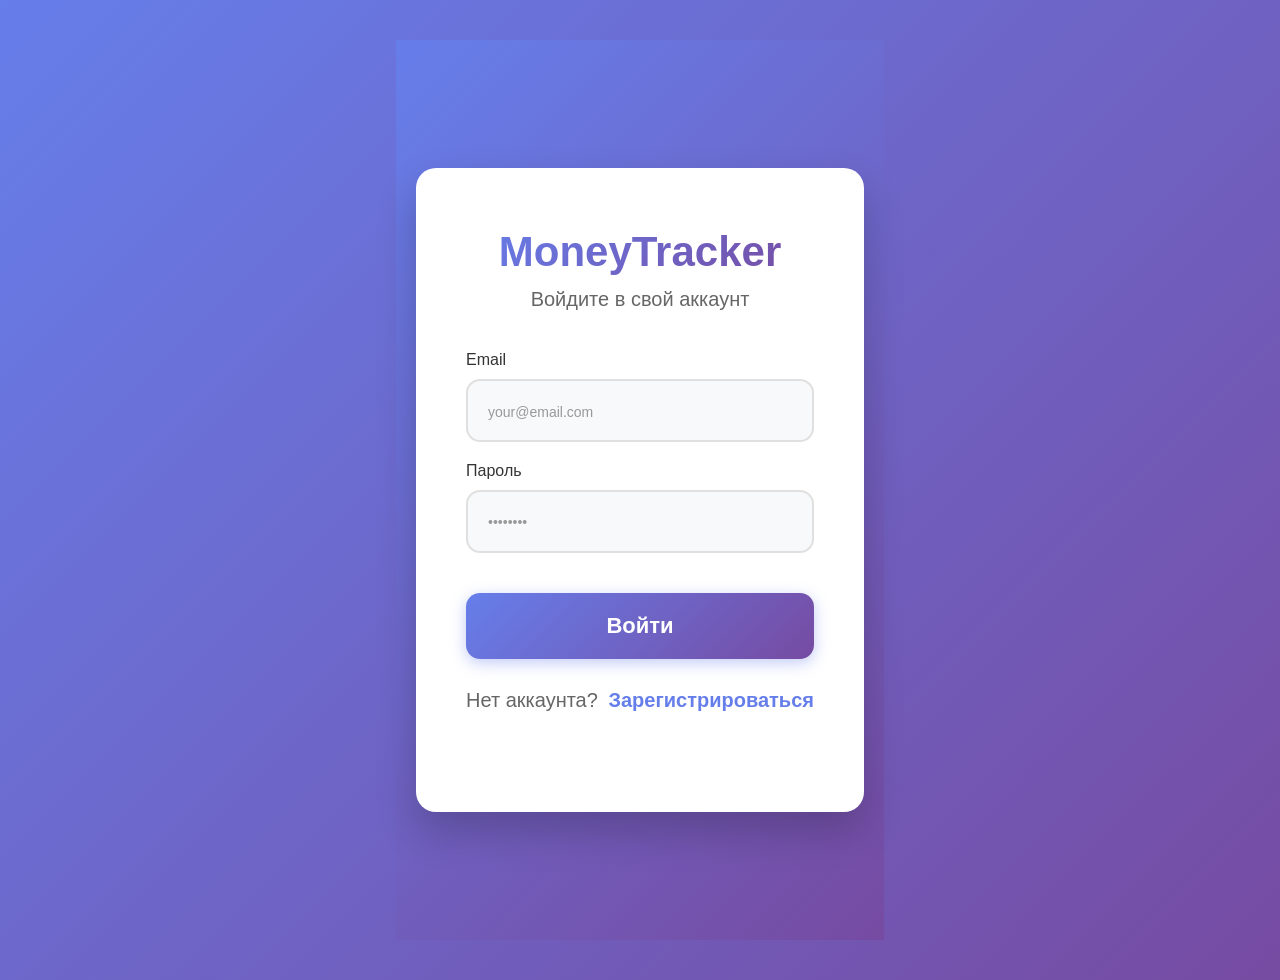
==== src/MoneyTrackerFront/Index.html @ e0035380 "feat: Add front part of the app, modify api controllers" ====
<!DOCTYPE html>
<html lang="ru">

<head>
    <meta charset="UTF-8">
    <meta name="viewport" content="width=device-width, initial-scale=1.0, maximum-scale=1.0, user-scalable=no">
    <title>Сканер QR-кодов чеков</title>

    <!-- Библиотека для сканирования QR-кодов -->
    <script src="lib/html5-qrcode.min.js"></script>

    <!-- Подключение CSS -->
    <link rel="stylesheet" href="css/style.css">
</head>

<body>
    <div class="container">
        <div class="header">
            <div class="header-content">
                <div class="nav-links">
                    <a href="categories.html" class="nav-link">Категории</a>
                    <a href="expenses.html" class="nav-link">Все траты</a>
                </div>
                <div class="user-info" id="user-info">
                    <span class="user-name" id="user-name"></span>
                    <button class="logout-btn" id="logout-btn">Выйти</button>
                </div>
            </div>
            <p class="header-subtitle">Отсканируйте QR-код с чека</p>
        </div>

        <!-- Компактная информация о камере -->
        <div class="camera-info" id="camera-info">
            <span id="camera-status-text">✅ Камера доступна</span>
        </div>

        <!-- Кнопка запуска сканера -->
        <button class="scan-btn" id="start-scan">
            Начать сканирование
        </button>

        <!-- Контейнер сканера (изначально скрыт) -->
        <div class="scanner-wrapper hidden" id="scanner-wrapper">
            <div class="scanner-header">
                <span class="scanner-title">Наведите на QR-код</span>
                <button class="close-scanner" id="close-scanner">✕</button>
            </div>
            <div id="qr-reader"></div>
            <div id="camera-status" class="scanner-status"></div>
            <button class="secondary-btn stop-scan-btn" id="stop-scan">Остановить сканирование</button>
        </div>

        <!-- Результат сканирования -->
        <div class="result-container hidden" id="result-container">
            <div class="result-header">
                <h2>Результат сканирования</h2>
                <span class="status" id="scan-status">Ожидание</span>
            </div>

            <div class="expense-details" id="expense-details">
                <!-- Данные будут заполняться динамически -->
            </div>

            <div class="action-buttons">
                <button class="primary-btn" id="save-expense">Сохранить расход</button>
                <button class="secondary-btn" id="scan-new">Новый скан</button>
            </div>
        </div>

        <!-- Последние сканирования -->
        <div class="last-scans">
            <h3>Последние сканирования</h3>
            <div id="scans-list">
                <!-- Список последних сканирований -->
            </div>
        </div>
    </div>

    <!-- Модальное окно для редактирования -->
    <div id="edit-modal" class="modal">
        <div class="modal-content">
            <h3 id="modal-title">Редактирование</h3>
            <input type="hidden" id="edit-field">
            <input type="text" id="edit-input" class="modal-input" placeholder="Введите описание траты"
                style="display: none;">
            <select id="edit-select" class="modal-select" style="display: none;"></select>
            <input type="datetime-local" id="edit-date" class="modal-input" style="display: none;">
            <div class="modal-buttons">
                <button class="modal-btn save" id="save-edits">Сохранить</button>
                <button class="modal-btn cancel" id="cancel-edit">Отмена</button>
            </div>
        </div>
    </div>

    <!-- Подключение JavaScript -->
    <script src="js/auth-check.js"></script>
    <script src="js/app.js"></script>
</body>

</html>
---- src/MoneyTrackerFront/css/style.css ----
/* Базовые сбросы */
* {
    margin: 0;
    padding: 0;
    box-sizing: border-box;
    -webkit-tap-highlight-color: transparent;
}

body {
    font-family: -apple-system, BlinkMacSystemFont, 'Segoe UI', Roboto, Oxygen, Ubuntu, sans-serif;
    background: #f5f7fa;
    min-height: 100vh;
    padding: 12px;
}

.container {
    max-width: 100%;
    margin: 0 auto;
}

/* Шапка */
.header {
    background: white;
    padding: 16px;
    border-radius: 12px;
    margin-bottom: 12px;
    box-shadow: 0 2px 8px rgba(0, 0, 0, 0.05);
}

.header-content {
    display: flex;
    justify-content: space-between;
    align-items: center;
    width: 100%;
    margin-bottom: 8px;
}

.nav-links {
    display: flex;
    gap: 16px;
}

.nav-link {
    color: #2196F3;
    text-decoration: none;
    font-weight: 500;
    font-size: 16px;
}

.nav-link:active {
    opacity: 0.7;
}

.user-info {
    display: flex;
    align-items: center;
    gap: 12px;
}

.user-name {
    font-weight: 500;
    color: #333;
    font-size: 14px;
}

.logout-btn {
    background: none;
    border: 1px solid #dc3545;
    color: #dc3545;
    padding: 6px 12px;
    border-radius: 6px;
    font-size: 13px;
    font-weight: 500;
    cursor: pointer;
    transition: all 0.2s;
}

.logout-btn:active {
    background: #dc3545;
    color: white;
}

.header-subtitle {
    color: #666;
    font-size: 14px;
}

/* Навигация для внутренних страниц */
.nav-header {
    display: flex;
    justify-content: space-between;
    align-items: center;
    width: 100%;
}

.back-btn {
    color: #2196F3;
    text-decoration: none;
    font-size: 14px;
    font-weight: 500;
    padding: 8px 12px;
    border-radius: 6px;
    background: #f0f0f0;
}

.back-btn:active {
    background: #e0e0e0;
}

/* Информация о камере */
.camera-info {
    background: white;
    padding: 10px;
    border-radius: 8px;
    margin-bottom: 12px;
    text-align: center;
    font-size: 14px;
    color: #28a745;
    font-weight: 500;
    box-shadow: 0 1px 4px rgba(0, 0, 0, 0.05);
}

/* Кнопки */
.scan-btn {
    background: #2196F3;
    color: white;
    border: none;
    padding: 16px;
    border-radius: 10px;
    font-size: 18px;
    font-weight: 600;
    cursor: pointer;
    width: 100%;
    margin-bottom: 16px;
    transition: all 0.2s;
    box-shadow: 0 2px 8px rgba(33, 150, 243, 0.3);
}

.scan-btn:active {
    background: #1976D2;
    transform: translateY(1px);
}

.primary-btn {
    background: #2196F3;
    color: white;
    border: none;
    padding: 14px;
    border-radius: 8px;
    font-size: 16px;
    font-weight: 500;
    cursor: pointer;
    width: 100%;
    transition: all 0.2s;
}

.primary-btn:active {
    background: #1976D2;
}

.secondary-btn {
    background: #6c757d;
    color: white;
    border: none;
    padding: 14px;
    border-radius: 8px;
    font-size: 16px;
    font-weight: 500;
    cursor: pointer;
    width: 100%;
    transition: all 0.2s;
}

.secondary-btn:active {
    background: #5a6268;
}

/* Сканер */
.scanner-wrapper {
    background: white;
    border-radius: 12px;
    padding: 16px;
    box-shadow: 0 4px 12px rgba(0, 0, 0, 0.1);
    margin-bottom: 16px;
    animation: slideDown 0.3s ease;
}

@keyframes slideDown {
    from {
        transform: translateY(-20px);
        opacity: 0;
    }

    to {
        transform: translateY(0);
        opacity: 1;
    }
}

.scanner-header {
    display: flex;
    justify-content: space-between;
    align-items: center;
    margin-bottom: 12px;
    padding-bottom: 8px;
    border-bottom: 1px solid #e0e0e0;
}

.scanner-title {
    font-weight: 500;
    color: #333;
    font-size: 16px;
}

.close-scanner {
    background: none;
    border: none;
    font-size: 24px;
    cursor: pointer;
    color: #666;
    min-width: 44px;
    min-height: 44px;
}

.close-scanner:active {
    color: #333;
}

#qr-reader {
    width: 100%;
    min-height: 280px;
    border: 2px dashed #2196F3;
    border-radius: 8px;
    overflow: hidden;
    background: #f8f9fa;
}

#qr-reader video {
    width: 100%;
    height: auto;
}

.stop-scan-btn {
    margin-top: 12px;
}

/* Результат сканирования */
.result-container {
    background: white;
    border-radius: 12px;
    padding: 16px;
    box-shadow: 0 2px 8px rgba(0, 0, 0, 0.1);
    margin-bottom: 16px;
    animation: slideIn 0.3s ease;
}

@keyframes slideIn {
    from {
        transform: translateY(20px);
        opacity: 0;
    }

    to {
        transform: translateY(0);
        opacity: 1;
    }
}

.result-header {
    display: flex;
    justify-content: space-between;
    align-items: center;
    margin-bottom: 16px;
    padding-bottom: 12px;
    border-bottom: 1px solid #e0e0e0;
}

.result-header h2 {
    color: #333;
    font-size: 18px;
    font-weight: 600;
}

.status {
    padding: 4px 8px;
    border-radius: 4px;
    font-size: 12px;
    font-weight: 500;
}

.status.warning {
    background: #fff3cd;
    color: #856404;
}

/* Детали расхода */
.expense-details {
    background: #f8f9fa;
    border-radius: 8px;
    padding: 12px;
    margin-bottom: 16px;
}

.detail-row {
    display: flex;
    align-items: center;
    padding: 8px 0;
    border-bottom: 1px solid #e0e0e0;
}

.detail-row:last-child {
    border-bottom: none;
}

.detail-label {
    flex: 0 0 80px;
    color: #666;
    font-weight: 500;
    font-size: 14px;
}

.detail-value {
    flex: 1;
    color: #333;
    font-weight: 500;
    font-size: 15px;
    display: flex;
    align-items: center;
    justify-content: space-between;
}

.edit-btn {
    background: none;
    border: none;
    color: #2196F3;
    font-size: 14px;
    font-weight: 500;
    cursor: pointer;
    padding: 4px 8px;
}

.edit-btn:active {
    opacity: 0.7;
}

.action-buttons {
    display: flex;
    gap: 10px;
    margin-top: 12px;
}

.action-buttons button {
    flex: 1;
}

/* Последние сканирования */
.last-scans {
    background: white;
    border-radius: 12px;
    padding: 16px;
    box-shadow: 0 2px 8px rgba(0, 0, 0, 0.1);
}

.last-scans h3 {
    color: #333;
    font-size: 16px;
    font-weight: 600;
    margin-bottom: 16px;
}

/* Общий стиль для элементов трат (и на главной, и на странице всех трат) */
.expense-item {
    background: #f8f9fa;
    border-radius: 10px;
    padding: 16px;
    margin-bottom: 12px;
    border-left: 3px solid #2196F3;
}

.expense-item:last-child {
    margin-bottom: 0;
}

.expense-header {
    display: flex;
    justify-content: space-between;
    align-items: flex-start;
    margin-bottom: 8px;
}

.expense-date {
    font-size: 14px;
    color: #666;
}

.expense-sum {
    font-size: 18px;
    font-weight: 600;
    color: #28a745;
}

.expense-category {
    display: inline-block;
    background: #e3f2fd;
    color: #1976D2;
    padding: 4px 12px;
    border-radius: 4px;
    font-size: 12px;
    font-weight: 500;
    margin-bottom: 8px;
}

.expense-description {
    font-size: 15px;
    color: #333;
    margin-bottom: 12px;
    word-break: break-word;
}

.expense-actions {
    display: flex;
    gap: 8px;
    justify-content: flex-end;
}

.action-link {
    background: none;
    border: none;
    color: #2196F3;
    font-size: 14px;
    font-weight: 500;
    cursor: pointer;
    padding: 6px 12px;
    border-radius: 4px;
}

.action-link.delete {
    color: #dc3545;
}

.action-link:active {
    background: rgba(0, 0, 0, 0.05);
}

/* Даты в списке последних сканирований */
.dates-container {
    margin-bottom: 10px;
    padding-bottom: 8px;
    border-bottom: 1px solid #e0e0e0;
}

.purchase-date {
    font-size: 15px;
    font-weight: 600;
    color: #333;
    margin-bottom: 2px;
}

.purchase-date .date-label {
    font-weight: 400;
    color: #666;
    font-size: 12px;
    margin-right: 4px;
}

.added-date {
    font-size: 13px;
    color: #999;
}

.added-date .date-label {
    font-weight: 400;
    color: #999;
    font-size: 12px;
    margin-right: 4px;
}

/* Описание со сворачиванием */
.scan-description {
    width: 100%;
}

.description-text {
    max-width: 100%;
    word-break: break-word;
    line-height: 1.4;
    font-size: 15px;
    color: #333;
}

.description-text.collapsed {
    display: -webkit-box;
    -webkit-line-clamp: 2;
    -webkit-box-orient: vertical;
    overflow: hidden;
}

.toggle-description {
    background: none;
    border: none;
    color: #2196F3;
    font-size: 13px;
    font-weight: 500;
    padding: 4px 0;
    margin-top: 2px;
    cursor: pointer;
    text-align: left;
}

/* Сумма */
.amount {
    font-weight: 600;
    color: #28a745;
    font-size: 18px;
    margin-top: 8px;
    text-align: right;
    border-top: 1px dashed #e0e0e0;
    padding-top: 8px;
}

/* Модальные окна - улучшенные для мобильных */
.modal {
    display: none;
    position: fixed;
    z-index: 1000;
    left: 0;
    top: 0;
    width: 100%;
    height: 100%;
    background-color: rgba(0, 0, 0, 0.6);
    backdrop-filter: blur(5px);
    align-items: flex-end;
    justify-content: center;
}

@media (min-width: 600px) {
    .modal {
        align-items: center;
    }
}

.modal-content {
    background-color: white;
    width: 100%;
    max-width: 500px;
    border-radius: 24px 24px 0 0;
    padding: 28px 20px 24px;
    box-shadow: 0 -4px 20px rgba(0, 0, 0, 0.15);
    animation: modalSlideUp 0.3s ease;
}

@keyframes modalSlideUp {
    from {
        transform: translateY(100%);
        opacity: 0.5;
    }

    to {
        transform: translateY(0);
        opacity: 1;
    }
}

@media (min-width: 600px) {
    .modal-content {
        border-radius: 24px;
        animation: modalFadeIn 0.3s ease;
        padding: 32px;
    }

    @keyframes modalFadeIn {
        from {
            transform: scale(0.9);
            opacity: 0;
        }

        to {
            transform: scale(1);
            opacity: 1;
        }
    }
}

.modal-content h3 {
    color: #333;
    font-size: 22px;
    font-weight: 600;
    margin-bottom: 24px;
    text-align: left;
    padding-right: 20px;
}

/* УЛУЧШЕННЫЕ ПОЛЯ ВВОДА */
.modal-input,
.modal-select {
    width: 100%;
    padding: 18px 16px;
    margin-bottom: 20px;
    border: 2px solid #e0e0e0;
    border-radius: 16px;
    font-size: 18px;
    line-height: 1.5;
    transition: all 0.2s;
    -webkit-appearance: none;
    appearance: none;
    background: #f8f9fa;
}

.modal-input:focus,
.modal-select:focus {
    outline: none;
    border-color: #2196F3;
    background: white;
    box-shadow: 0 0 0 4px rgba(33, 150, 243, 0.1);
}

.modal-input::placeholder {
    color: #999;
    font-size: 17px;
}

/* УЛУЧШЕННЫЙ SELECT */
.modal-select {
    background-image: url("data:image/svg+xml,%3Csvg xmlns='http://www.w3.org/2000/svg' width='20' height='20' viewBox='0 0 24 24' fill='none' stroke='%23666' stroke-width='2' stroke-linecap='round' stroke-linejoin='round'%3E%3Cpolyline points='6 9 12 15 18 9'%3E%3C/polyline%3E%3C/svg%3E");
    background-repeat: no-repeat;
    background-position: right 16px center;
    background-size: 20px;
    padding-right: 52px;
    cursor: pointer;
    font-size: 18px;
}

/* УЛУЧШЕННЫЕ КНОПКИ */
.modal-buttons {
    display: flex;
    gap: 12px;
    margin-top: 28px;
}

.modal-btn {
    flex: 1;
    padding: 18px 16px;
    border: none;
    border-radius: 16px;
    font-size: 18px;
    font-weight: 600;
    cursor: pointer;
    transition: all 0.2s;
    text-align: center;
    min-height: 60px;
    letter-spacing: 0.3px;
}

.modal-btn.save {
    background: #2196F3;
    color: white;
    box-shadow: 0 4px 12px rgba(33, 150, 243, 0.3);
}

.modal-btn.delete {
    background: #dc3545;
    color: white;
    box-shadow: 0 4px 12px rgba(220, 53, 69, 0.3);
}

.modal-btn.cancel {
    background: #6c757d;
    color: white;
    box-shadow: 0 4px 12px rgba(108, 117, 125, 0.3);
}

.modal-btn:active {
    transform: scale(0.97);
    opacity: 0.9;
}

/* Убираем эффекты наведения на мобильных */
@media (hover: none) {
    .modal-btn:hover {
        transform: none;
    }
}

/* Для очень маленьких экранов */
@media (max-width: 360px) {
    .modal-content {
        padding: 20px 16px 20px;
    }

    .modal-content h3 {
        font-size: 20px;
        margin-bottom: 20px;
    }

    .modal-btn {
        padding: 16px 12px;
        font-size: 17px;
        min-height: 56px;
    }

    .modal-input,
    .modal-select {
        padding: 16px 14px;
        font-size: 17px;
    }

    .modal-input::placeholder {
        font-size: 16px;
    }
}

/* Модальное окно подтверждения */
.delete-modal {
    text-align: center;
}

.delete-modal p {
    margin: 20px 0 28px;
    color: #666;
    font-size: 18px;
    line-height: 1.5;
}

.warning-text {
    color: #dc3545;
    font-size: 15px;
    margin-bottom: 20px;
    font-weight: 500;
}

/* Анимация для ошибок */
@keyframes shake {

    0%,
    100% {
        transform: translateX(0);
    }

    25% {
        transform: translateX(-5px);
    }

    75% {
        transform: translateX(5px);
    }
}

.error-shake {
    animation: shake 0.4s ease;
}

/* Вспомогательные классы */
.hidden {
    display: none !important;
}

.loading-spinner {
    text-align: center;
    padding: 40px;
    color: #999;
    font-size: 14px;
}

.empty-state {
    text-align: center;
    padding: 40px 20px;
    color: #999;
    font-size: 14px;
}

/* Адаптация для маленьких экранов */
@media (max-width: 480px) {
    .nav-links {
        gap: 12px;
    }

    .nav-link {
        font-size: 14px;
    }

    .user-name {
        font-size: 13px;
    }

    .logout-btn {
        padding: 4px 8px;
        font-size: 12px;
    }
}

/* Адаптация для больших экранов (планшеты и десктопы) */
@media (min-width: 768px) {
    body {
        display: flex;
        align-items: flex-start;
        justify-content: center;
        padding: 30px 20px;
        background: linear-gradient(135deg, #667eea 0%, #764ba2 100%);
    }

    .container {
        max-width: 800px;
        width: 100%;
        margin: 0 auto;
    }

    /* Шапка */
    .header {
        padding: 24px;
        border-radius: 16px;
        margin-bottom: 20px;
    }

    .header-content {
        margin-bottom: 12px;
    }

    .nav-links {
        gap: 24px;
    }

    .nav-link {
        font-size: 18px;
    }

    .user-name {
        font-size: 16px;
    }

    .logout-btn {
        padding: 8px 16px;
        font-size: 14px;
    }

    .header-subtitle {
        font-size: 16px;
    }

    /* Информация о камере */
    .camera-info {
        padding: 12px;
        font-size: 16px;
        margin-bottom: 20px;
    }

    /* Кнопка сканирования */
    .scan-btn {
        padding: 20px;
        font-size: 20px;
        margin-bottom: 24px;
        max-width: 400px;
        margin-left: auto;
        margin-right: auto;
        display: block;
    }

    /* Сканер */
    .scanner-wrapper {
        padding: 24px;
        margin-bottom: 24px;
    }

    #qr-reader {
        min-height: 350px;
    }

    /* Результат сканирования */
    .result-container {
        padding: 24px;
        margin-bottom: 24px;
    }

    .result-header h2 {
        font-size: 20px;
    }

    /* Детали расхода */
    .expense-details {
        padding: 16px;
    }

    .detail-label {
        flex: 0 0 100px;
        font-size: 15px;
    }

    .detail-value {
        font-size: 16px;
    }

    .edit-btn {
        font-size: 15px;
        padding: 6px 12px;
    }

    .action-buttons {
        max-width: 500px;
        margin-left: auto;
        margin-right: auto;
    }

    /* Последние сканирования */
    .last-scans {
        padding: 24px;
    }

    .last-scans h3 {
        font-size: 18px;
        margin-bottom: 20px;
    }

    /* Элементы трат */
    .expense-item {
        padding: 20px;
        margin-bottom: 16px;
    }

    .expense-date {
        font-size: 15px;
    }

    .expense-sum {
        font-size: 20px;
    }

    .expense-category {
        font-size: 13px;
        padding: 4px 14px;
    }

    .expense-description {
        font-size: 16px;
    }

    .action-link {
        font-size: 15px;
        padding: 8px 16px;
    }

    /* Даты */
    .purchase-date {
        font-size: 16px;
    }

    .purchase-date .date-label {
        font-size: 13px;
    }

    .added-date {
        font-size: 14px;
    }

    .added-date .date-label {
        font-size: 13px;
    }

    /* Описание со сворачиванием */
    .description-text {
        font-size: 16px;
    }

    .toggle-description {
        font-size: 14px;
        padding: 6px 0;
    }

    .amount {
        font-size: 20px;
        margin-top: 12px;
        padding-top: 12px;
    }

    /* Модальные окна */
    .modal-content {
        max-width: 500px;
        border-radius: 24px;
        padding: 32px;
    }

    .modal-content h3 {
        font-size: 24px;
        margin-bottom: 28px;
    }

    .modal-input,
    .modal-select {
        padding: 20px 18px;
        font-size: 18px;
        border-radius: 16px;
    }

    .modal-btn {
        padding: 20px 18px;
        font-size: 18px;
        min-height: 64px;
    }
}

/* Для очень больших экранов (десктопы) */
@media (min-width: 1200px) {
    body {
        padding: 40px;
    }

    .container {
        max-width: 1000px;
    }

    .scan-btn {
        max-width: 500px;
    }

    .action-buttons {
        max-width: 600px;
    }

    /* Можно сделать две колонки для последних сканирований */
    .last-scans .expense-item {
        display: inline-block;
        width: calc(50% - 8px);
        margin-right: 8px;
        vertical-align: top;
    }

    .last-scans .expense-item:nth-child(even) {
        margin-right: 0;
    }
}

/* Для очень маленьких экранов (телефоны) */
@media (max-width: 480px) {
    .scan-btn {
        font-size: 16px;
        padding: 14px;
    }

    .expense-sum {
        font-size: 16px;
    }

    .amount {
        font-size: 16px;
    }
}
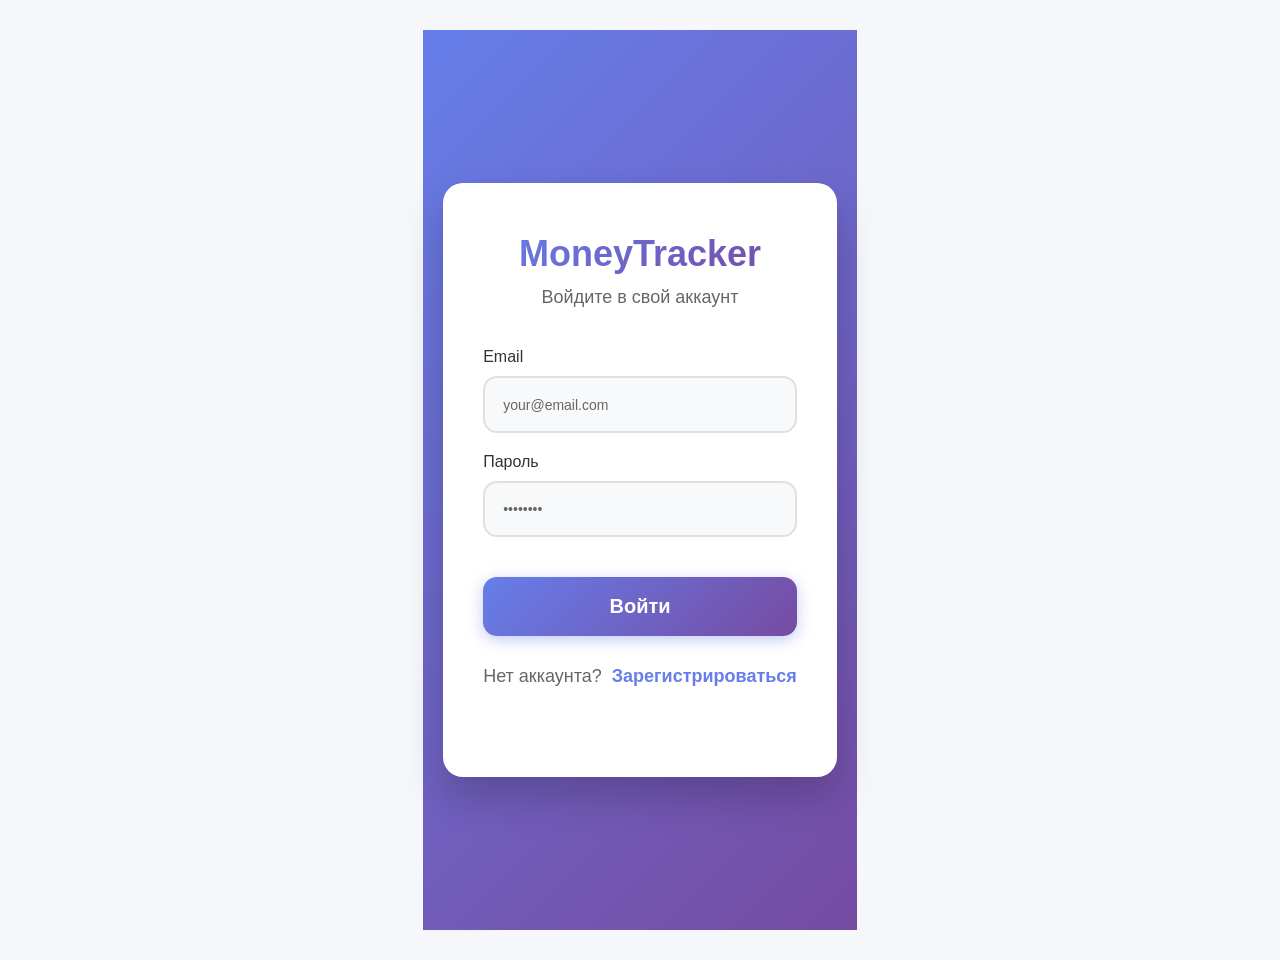
==== commit f4766df7: "feat: Update front part, change some things in backend" ====
--- a/src/MoneyTrackerFront/Index.html
+++ b/src/MoneyTrackerFront/Index.html
@@ -18,10 +18,12 @@
         <div class="header">
             <div class="header-content">
                 <div class="nav-links">
+                    <a href="expenses.html" class="nav-link">Все траты</a>
                     <a href="categories.html" class="nav-link">Категории</a>
-                    <a href="expenses.html" class="nav-link">Все траты</a>
+                    <a href="limits.html" class="nav-link">Лимиты</a>
                 </div>
                 <div class="user-info" id="user-info">
+                    <button class="theme-toggle" id="theme-toggle">🌙</button>
                     <span class="user-name" id="user-name"></span>
                     <button class="logout-btn" id="logout-btn">Выйти</button>
                 </div>
@@ -93,6 +95,7 @@
     </div>
 
     <!-- Подключение JavaScript -->
+    <script src="js/theme.js"></script>
     <script src="js/auth-check.js"></script>
     <script src="js/app.js"></script>
 </body>
--- a/src/MoneyTrackerFront/css/style.css
+++ b/src/MoneyTrackerFront/css/style.css
@@ -6,11 +6,71 @@
     -webkit-tap-highlight-color: transparent;
 }
 
+/* CSS переменные для светлой темы (по умолчанию) */
+:root {
+    --bg-color: #f5f7fa;
+    --card-bg: #ffffff;
+    --text-primary: #333333;
+    --text-secondary: #666666;
+    --text-tertiary: #999999;
+    --border-color: #e0e0e0;
+    --accent-color: #2196F3;
+    --accent-hover: #1976D2;
+    --danger-color: #dc3545;
+    --success-color: #28a745;
+    --warning-color: #ffc107;
+    --shadow-color: rgba(0, 0, 0, 0.1);
+    --gradient-start: #667eea;
+    --gradient-end: #764ba2;
+    --expense-bg: #f8f9fa;
+    --expense-border: #2196F3;
+    --category-bg: #e3f2fd;
+    --input-bg: #f8f9fa;
+    --input-border: #e0e0e0;
+    --button-secondary: #6c757d;
+    --button-secondary-hover: #5a6268;
+    --link-color: #2196F3;
+    --header-bg: #ffffff;
+    --nav-bg: #f0f0f0;
+    --nav-hover: #e0e0e0;
+}
+
+/* Тёмная тема */
+[data-theme="dark"] {
+    --bg-color: #121212;
+    --card-bg: #1e1e1e;
+    --text-primary: #e0e0e0;
+    --text-secondary: #b0b0b0;
+    --text-tertiary: #808080;
+    --border-color: #333333;
+    --accent-color: #64b5f6;
+    --accent-hover: #90caf9;
+    --danger-color: #f44336;
+    --success-color: #4caf50;
+    --warning-color: #ffb74d;
+    --shadow-color: rgba(0, 0, 0, 0.3);
+    --gradient-start: #5a6ed1;
+    --gradient-end: #6a4c9c;
+    --expense-bg: #2d2d2d;
+    --expense-border: #64b5f6;
+    --category-bg: #2c3e50;
+    --input-bg: #2d2d2d;
+    --input-border: #404040;
+    --button-secondary: #495057;
+    --button-secondary-hover: #6c757d;
+    --link-color: #64b5f6;
+    --header-bg: #1e1e1e;
+    --nav-bg: #2d2d2d;
+    --nav-hover: #404040;
+}
+
 body {
     font-family: -apple-system, BlinkMacSystemFont, 'Segoe UI', Roboto, Oxygen, Ubuntu, sans-serif;
-    background: #f5f7fa;
+    background: var(--bg-color);
     min-height: 100vh;
     padding: 12px;
+    color: var(--text-primary);
+    transition: background-color 0.3s ease, color 0.3s ease;
 }
 
 .container {
@@ -20,11 +80,12 @@
 
 /* Шапка */
 .header {
-    background: white;
+    background: var(--card-bg);
     padding: 16px;
     border-radius: 12px;
     margin-bottom: 12px;
-    box-shadow: 0 2px 8px rgba(0, 0, 0, 0.05);
+    box-shadow: 0 2px 8px var(--shadow-color);
+    transition: background-color 0.3s ease, box-shadow 0.3s ease;
 }
 
 .header-content {
@@ -41,10 +102,11 @@
 }
 
 .nav-link {
-    color: #2196F3;
+    color: var(--accent-color);
     text-decoration: none;
     font-weight: 500;
     font-size: 16px;
+    transition: color 0.3s ease;
 }
 
 .nav-link:active {
@@ -59,30 +121,49 @@
 
 .user-name {
     font-weight: 500;
-    color: #333;
+    color: var(--text-primary);
     font-size: 14px;
 }
 
 .logout-btn {
     background: none;
-    border: 1px solid #dc3545;
-    color: #dc3545;
+    border: 1px solid var(--danger-color);
+    color: var(--danger-color);
     padding: 6px 12px;
     border-radius: 6px;
     font-size: 13px;
     font-weight: 500;
     cursor: pointer;
-    transition: all 0.2s;
+    transition: all 0.2s ease;
 }
 
 .logout-btn:active {
-    background: #dc3545;
+    background: var(--danger-color);
     color: white;
 }
 
 .header-subtitle {
-    color: #666;
-    font-size: 14px;
+    color: var(--text-secondary);
+    font-size: 14px;
+}
+
+/* Кнопка переключения темы */
+.theme-toggle {
+    background: var(--expense-bg);
+    border: 1px solid var(--border-color);
+    border-radius: 30px;
+    padding: 6px 12px;
+    cursor: pointer;
+    font-size: 14px;
+    color: var(--text-primary);
+    display: flex;
+    align-items: center;
+    gap: 6px;
+    transition: all 0.3s ease;
+}
+
+.theme-toggle:active {
+    background: var(--nav-hover);
 }
 
 /* Навигация для внутренних страниц */
@@ -94,35 +175,37 @@
 }
 
 .back-btn {
-    color: #2196F3;
+    color: var(--accent-color);
     text-decoration: none;
     font-size: 14px;
     font-weight: 500;
     padding: 8px 12px;
     border-radius: 6px;
-    background: #f0f0f0;
+    background: var(--nav-bg);
+    transition: all 0.3s ease;
 }
 
 .back-btn:active {
-    background: #e0e0e0;
+    background: var(--nav-hover);
 }
 
 /* Информация о камере */
 .camera-info {
-    background: white;
+    background: var(--card-bg);
     padding: 10px;
     border-radius: 8px;
     margin-bottom: 12px;
     text-align: center;
     font-size: 14px;
-    color: #28a745;
-    font-weight: 500;
-    box-shadow: 0 1px 4px rgba(0, 0, 0, 0.05);
+    color: var(--success-color);
+    font-weight: 500;
+    box-shadow: 0 1px 4px var(--shadow-color);
+    transition: background-color 0.3s ease;
 }
 
 /* Кнопки */
 .scan-btn {
-    background: #2196F3;
+    background: var(--accent-color);
     color: white;
     border: none;
     padding: 16px;
@@ -132,17 +215,17 @@
     cursor: pointer;
     width: 100%;
     margin-bottom: 16px;
-    transition: all 0.2s;
+    transition: all 0.2s ease;
     box-shadow: 0 2px 8px rgba(33, 150, 243, 0.3);
 }
 
 .scan-btn:active {
-    background: #1976D2;
+    background: var(--accent-hover);
     transform: translateY(1px);
 }
 
 .primary-btn {
-    background: #2196F3;
+    background: var(--accent-color);
     color: white;
     border: none;
     padding: 14px;
@@ -151,15 +234,15 @@
     font-weight: 500;
     cursor: pointer;
     width: 100%;
-    transition: all 0.2s;
+    transition: all 0.2s ease;
 }
 
 .primary-btn:active {
-    background: #1976D2;
+    background: var(--accent-hover);
 }
 
 .secondary-btn {
-    background: #6c757d;
+    background: var(--button-secondary);
     color: white;
     border: none;
     padding: 14px;
@@ -168,21 +251,22 @@
     font-weight: 500;
     cursor: pointer;
     width: 100%;
-    transition: all 0.2s;
+    transition: all 0.2s ease;
 }
 
 .secondary-btn:active {
-    background: #5a6268;
+    background: var(--button-secondary-hover);
 }
 
 /* Сканер */
 .scanner-wrapper {
-    background: white;
+    background: var(--card-bg);
     border-radius: 12px;
     padding: 16px;
-    box-shadow: 0 4px 12px rgba(0, 0, 0, 0.1);
+    box-shadow: 0 4px 12px var(--shadow-color);
     margin-bottom: 16px;
     animation: slideDown 0.3s ease;
+    transition: background-color 0.3s ease;
 }
 
 @keyframes slideDown {
@@ -203,12 +287,12 @@
     align-items: center;
     margin-bottom: 12px;
     padding-bottom: 8px;
-    border-bottom: 1px solid #e0e0e0;
+    border-bottom: 1px solid var(--border-color);
 }
 
 .scanner-title {
     font-weight: 500;
-    color: #333;
+    color: var(--text-primary);
     font-size: 16px;
 }
 
@@ -217,22 +301,24 @@
     border: none;
     font-size: 24px;
     cursor: pointer;
-    color: #666;
+    color: var(--text-secondary);
     min-width: 44px;
     min-height: 44px;
+    transition: color 0.3s ease;
 }
 
 .close-scanner:active {
-    color: #333;
+    color: var(--text-primary);
 }
 
 #qr-reader {
     width: 100%;
     min-height: 280px;
-    border: 2px dashed #2196F3;
+    border: 2px dashed var(--accent-color);
     border-radius: 8px;
     overflow: hidden;
-    background: #f8f9fa;
+    background: var(--input-bg);
+    transition: border-color 0.3s ease, background-color 0.3s ease;
 }
 
 #qr-reader video {
@@ -246,12 +332,13 @@
 
 /* Результат сканирования */
 .result-container {
-    background: white;
+    background: var(--card-bg);
     border-radius: 12px;
     padding: 16px;
-    box-shadow: 0 2px 8px rgba(0, 0, 0, 0.1);
+    box-shadow: 0 2px 8px var(--shadow-color);
     margin-bottom: 16px;
     animation: slideIn 0.3s ease;
+    transition: background-color 0.3s ease;
 }
 
 @keyframes slideIn {
@@ -272,11 +359,11 @@
     align-items: center;
     margin-bottom: 16px;
     padding-bottom: 12px;
-    border-bottom: 1px solid #e0e0e0;
+    border-bottom: 1px solid var(--border-color);
 }
 
 .result-header h2 {
-    color: #333;
+    color: var(--text-primary);
     font-size: 18px;
     font-weight: 600;
 }
@@ -289,23 +376,24 @@
 }
 
 .status.warning {
-    background: #fff3cd;
+    background: var(--warning-color);
     color: #856404;
 }
 
 /* Детали расхода */
 .expense-details {
-    background: #f8f9fa;
+    background: var(--expense-bg);
     border-radius: 8px;
     padding: 12px;
     margin-bottom: 16px;
+    transition: background-color 0.3s ease;
 }
 
 .detail-row {
     display: flex;
     align-items: center;
     padding: 8px 0;
-    border-bottom: 1px solid #e0e0e0;
+    border-bottom: 1px solid var(--border-color);
 }
 
 .detail-row:last-child {
@@ -314,14 +402,14 @@
 
 .detail-label {
     flex: 0 0 80px;
-    color: #666;
+    color: var(--text-secondary);
     font-weight: 500;
     font-size: 14px;
 }
 
 .detail-value {
     flex: 1;
-    color: #333;
+    color: var(--text-primary);
     font-weight: 500;
     font-size: 15px;
     display: flex;
@@ -332,7 +420,7 @@
 .edit-btn {
     background: none;
     border: none;
-    color: #2196F3;
+    color: var(--accent-color);
     font-size: 14px;
     font-weight: 500;
     cursor: pointer;
@@ -355,78 +443,104 @@
 
 /* Последние сканирования */
 .last-scans {
-    background: white;
+    background: var(--card-bg);
     border-radius: 12px;
     padding: 16px;
-    box-shadow: 0 2px 8px rgba(0, 0, 0, 0.1);
+    box-shadow: 0 2px 8px var(--shadow-color);
+    transition: background-color 0.3s ease;
 }
 
 .last-scans h3 {
-    color: #333;
+    color: var(--text-primary);
     font-size: 16px;
     font-weight: 600;
     margin-bottom: 16px;
 }
 
-/* Общий стиль для элементов трат (и на главной, и на странице всех трат) */
+/* Общий стиль для элементов трат */
 .expense-item {
-    background: #f8f9fa;
+    background: var(--expense-bg);
     border-radius: 10px;
-    padding: 16px;
-    margin-bottom: 12px;
-    border-left: 3px solid #2196F3;
+    padding: 12px 14px;
+    margin-bottom: 8px;
+    border-left: 3px solid var(--expense-border);
+    transition: background-color 0.3s ease, border-color 0.3s ease, box-shadow 0.2s;
 }
 
 .expense-item:last-child {
     margin-bottom: 0;
 }
 
+.expense-item:hover {
+    box-shadow: 0 2px 10px var(--shadow-color);
+}
+
 .expense-header {
     display: flex;
-    justify-content: space-between;
-    align-items: flex-start;
-    margin-bottom: 8px;
+    align-items: center;
+    gap: 8px;
+    margin-bottom: 6px;
 }
 
 .expense-date {
-    font-size: 14px;
-    color: #666;
+    font-size: 12px;
+    color: var(--text-secondary);
+    font-weight: 500;
+    flex-shrink: 0;
 }
 
 .expense-sum {
-    font-size: 18px;
-    font-weight: 600;
-    color: #28a745;
+    font-size: 15px;
+    font-weight: 700;
+    color: var(--success-color);
+    margin-left: auto;
+    white-space: nowrap;
+}
+
+.expense-actions {
+    display: flex;
+    gap: 4px;
+    flex-shrink: 0;
+}
+
+.expense-info {
+    display: flex;
+    align-items: center;
+    gap: 8px;
+    flex-wrap: wrap;
 }
 
 .expense-category {
     display: inline-block;
-    background: #e3f2fd;
-    color: #1976D2;
-    padding: 4px 12px;
-    border-radius: 4px;
+    background: var(--category-bg);
+    color: var(--accent-color);
+    padding: 3px 10px;
+    border-radius: 20px;
     font-size: 12px;
-    font-weight: 500;
-    margin-bottom: 8px;
+    font-weight: 600;
+    white-space: nowrap;
+    flex-shrink: 0;
+    transition: background-color 0.3s ease, color 0.3s ease;
 }
 
 .expense-description {
-    font-size: 15px;
-    color: #333;
-    margin-bottom: 12px;
+    font-size: 13px;
+    color: var(--text-secondary);
     word-break: break-word;
-}
-
-.expense-actions {
-    display: flex;
-    gap: 8px;
-    justify-content: flex-end;
+    line-height: 1.4;
+}
+
+/* Для мобильных экранов */
+@media (max-width: 480px) {
+    .expense-header {
+        flex-wrap: wrap;
+    }
 }
 
 .action-link {
     background: none;
     border: none;
-    color: #2196F3;
+    color: var(--accent-color);
     font-size: 14px;
     font-weight: 500;
     cursor: pointer;
@@ -435,7 +549,7 @@
 }
 
 .action-link.delete {
-    color: #dc3545;
+    color: var(--danger-color);
 }
 
 .action-link:active {
@@ -446,31 +560,31 @@
 .dates-container {
     margin-bottom: 10px;
     padding-bottom: 8px;
-    border-bottom: 1px solid #e0e0e0;
+    border-bottom: 1px solid var(--border-color);
 }
 
 .purchase-date {
     font-size: 15px;
     font-weight: 600;
-    color: #333;
+    color: var(--text-primary);
     margin-bottom: 2px;
 }
 
 .purchase-date .date-label {
     font-weight: 400;
-    color: #666;
+    color: var(--text-secondary);
     font-size: 12px;
     margin-right: 4px;
 }
 
 .added-date {
     font-size: 13px;
-    color: #999;
+    color: var(--text-tertiary);
 }
 
 .added-date .date-label {
     font-weight: 400;
-    color: #999;
+    color: var(--text-tertiary);
     font-size: 12px;
     margin-right: 4px;
 }
@@ -485,7 +599,7 @@
     word-break: break-word;
     line-height: 1.4;
     font-size: 15px;
-    color: #333;
+    color: var(--text-primary);
 }
 
 .description-text.collapsed {
@@ -498,7 +612,7 @@
 .toggle-description {
     background: none;
     border: none;
-    color: #2196F3;
+    color: var(--accent-color);
     font-size: 13px;
     font-weight: 500;
     padding: 4px 0;
@@ -510,15 +624,15 @@
 /* Сумма */
 .amount {
     font-weight: 600;
-    color: #28a745;
+    color: var(--success-color);
     font-size: 18px;
     margin-top: 8px;
     text-align: right;
-    border-top: 1px dashed #e0e0e0;
+    border-top: 1px dashed var(--border-color);
     padding-top: 8px;
 }
 
-/* Модальные окна - улучшенные для мобильных */
+/* Модальные окна */
 .modal {
     display: none;
     position: fixed;
@@ -540,13 +654,14 @@
 }
 
 .modal-content {
-    background-color: white;
+    background-color: var(--card-bg);
     width: 100%;
     max-width: 500px;
     border-radius: 24px 24px 0 0;
     padding: 28px 20px 24px;
-    box-shadow: 0 -4px 20px rgba(0, 0, 0, 0.15);
+    box-shadow: 0 -4px 20px var(--shadow-color);
     animation: modalSlideUp 0.3s ease;
+    transition: background-color 0.3s ease;
 }
 
 @keyframes modalSlideUp {
@@ -582,7 +697,7 @@
 }
 
 .modal-content h3 {
-    color: #333;
+    color: var(--text-primary);
     font-size: 22px;
     font-weight: 600;
     margin-bottom: 24px;
@@ -590,36 +705,35 @@
     padding-right: 20px;
 }
 
-/* УЛУЧШЕННЫЕ ПОЛЯ ВВОДА */
 .modal-input,
 .modal-select {
     width: 100%;
     padding: 18px 16px;
     margin-bottom: 20px;
-    border: 2px solid #e0e0e0;
+    border: 2px solid var(--input-border);
     border-radius: 16px;
     font-size: 18px;
     line-height: 1.5;
-    transition: all 0.2s;
+    transition: all 0.2s ease;
     -webkit-appearance: none;
     appearance: none;
-    background: #f8f9fa;
+    background: var(--input-bg);
+    color: var(--text-primary);
 }
 
 .modal-input:focus,
 .modal-select:focus {
     outline: none;
-    border-color: #2196F3;
-    background: white;
+    border-color: var(--accent-color);
+    background: var(--card-bg);
     box-shadow: 0 0 0 4px rgba(33, 150, 243, 0.1);
 }
 
 .modal-input::placeholder {
-    color: #999;
+    color: var(--text-tertiary);
     font-size: 17px;
 }
 
-/* УЛУЧШЕННЫЙ SELECT */
 .modal-select {
     background-image: url("data:image/svg+xml,%3Csvg xmlns='http://www.w3.org/2000/svg' width='20' height='20' viewBox='0 0 24 24' fill='none' stroke='%23666' stroke-width='2' stroke-linecap='round' stroke-linejoin='round'%3E%3Cpolyline points='6 9 12 15 18 9'%3E%3C/polyline%3E%3C/svg%3E");
     background-repeat: no-repeat;
@@ -627,10 +741,8 @@
     background-size: 20px;
     padding-right: 52px;
     cursor: pointer;
-    font-size: 18px;
-}
-
-/* УЛУЧШЕННЫЕ КНОПКИ */
+}
+
 .modal-buttons {
     display: flex;
     gap: 12px;
@@ -645,26 +757,26 @@
     font-size: 18px;
     font-weight: 600;
     cursor: pointer;
-    transition: all 0.2s;
+    transition: all 0.2s ease;
     text-align: center;
     min-height: 60px;
     letter-spacing: 0.3px;
 }
 
 .modal-btn.save {
-    background: #2196F3;
+    background: var(--accent-color);
     color: white;
     box-shadow: 0 4px 12px rgba(33, 150, 243, 0.3);
 }
 
 .modal-btn.delete {
-    background: #dc3545;
+    background: var(--danger-color);
     color: white;
     box-shadow: 0 4px 12px rgba(220, 53, 69, 0.3);
 }
 
 .modal-btn.cancel {
-    background: #6c757d;
+    background: var(--button-secondary);
     color: white;
     box-shadow: 0 4px 12px rgba(108, 117, 125, 0.3);
 }
@@ -672,13 +784,6 @@
 .modal-btn:active {
     transform: scale(0.97);
     opacity: 0.9;
-}
-
-/* Убираем эффекты наведения на мобильных */
-@media (hover: none) {
-    .modal-btn:hover {
-        transform: none;
-    }
 }
 
 /* Для очень маленьких экранов */
@@ -703,10 +808,6 @@
         padding: 16px 14px;
         font-size: 17px;
     }
-
-    .modal-input::placeholder {
-        font-size: 16px;
-    }
 }
 
 /* Модальное окно подтверждения */
@@ -716,13 +817,13 @@
 
 .delete-modal p {
     margin: 20px 0 28px;
-    color: #666;
+    color: var(--text-secondary);
     font-size: 18px;
     line-height: 1.5;
 }
 
 .warning-text {
-    color: #dc3545;
+    color: var(--danger-color);
     font-size: 15px;
     margin-bottom: 20px;
     font-weight: 500;
@@ -757,15 +858,238 @@
 .loading-spinner {
     text-align: center;
     padding: 40px;
-    color: #999;
+    color: var(--text-tertiary);
     font-size: 14px;
 }
 
 .empty-state {
     text-align: center;
     padding: 40px 20px;
-    color: #999;
-    font-size: 14px;
+    color: var(--text-tertiary);
+    font-size: 14px;
+}
+
+/* Статистика на главной */
+.stats-grid {
+    display: grid;
+    grid-template-columns: 1fr 1fr;
+    gap: 12px;
+    margin-bottom: 16px;
+}
+
+.stat-card {
+    background: var(--card-bg);
+    border-radius: 12px;
+    padding: 16px;
+    box-shadow: 0 2px 8px var(--shadow-color);
+    transition: background-color 0.3s ease;
+}
+
+.stat-card.main-stat {
+    grid-column: span 2;
+}
+
+.stat-label {
+    font-size: 13px;
+    color: var(--text-secondary);
+    margin-bottom: 4px;
+}
+
+.stat-value {
+    font-size: 18px;
+    font-weight: 600;
+    color: var(--text-primary);
+}
+
+.stat-value.large {
+    font-size: 24px;
+    color: var(--accent-color);
+}
+
+.stat-comparison {
+    font-size: 13px;
+    margin-top: 4px;
+    padding: 4px 0;
+}
+
+.stat-comparison.positive {
+    color: var(--danger-color);
+}
+
+.stat-comparison.negative {
+    color: var(--success-color);
+}
+
+.stat-sub {
+    font-size: 12px;
+    color: var(--text-tertiary);
+    margin-top: 4px;
+}
+
+.top-category {
+    display: flex;
+    justify-content: space-between;
+    align-items: center;
+    padding: 8px 0;
+    border-bottom: 1px solid var(--border-color);
+}
+
+.top-category:last-child {
+    border-bottom: none;
+}
+
+.cat-name {
+    font-size: 14px;
+    color: var(--text-primary);
+}
+
+.cat-sum {
+    font-size: 14px;
+    font-weight: 600;
+    color: var(--success-color);
+}
+
+.no-data {
+    text-align: center;
+    padding: 12px;
+    color: var(--text-tertiary);
+    font-size: 13px;
+}
+
+/* Бюджеты */
+.budgets-container {
+    background: var(--card-bg);
+    border-radius: 16px;
+    padding: 16px;
+    margin-top: 16px;
+    box-shadow: 0 2px 8px var(--shadow-color);
+    transition: background-color 0.3s ease;
+}
+
+.budgets-header {
+    display: flex;
+    justify-content: space-between;
+    align-items: center;
+    margin-bottom: 16px;
+}
+
+.budgets-header h3 {
+    font-size: 16px;
+    font-weight: 600;
+    color: var(--text-primary);
+}
+
+.add-budget-link {
+    color: var(--accent-color);
+    text-decoration: none;
+    font-size: 14px;
+    font-weight: 500;
+}
+
+.budgets-list {
+    display: flex;
+    flex-direction: column;
+    gap: 16px;
+}
+
+.budget-item {
+    padding: 12px;
+    background: var(--expense-bg);
+    border-radius: 12px;
+    border-left: 4px solid var(--accent-color);
+    transition: background-color 0.3s ease, border-color 0.3s ease;
+}
+
+.budget-item.over-budget {
+    border-left-color: var(--danger-color);
+}
+
+.budget-info {
+    display: flex;
+    justify-content: space-between;
+    align-items: center;
+    margin-bottom: 8px;
+}
+
+.budget-category {
+    font-weight: 600;
+    font-size: 15px;
+    color: var(--text-primary);
+}
+
+.budget-amount {
+    font-size: 14px;
+    color: var(--text-secondary);
+}
+
+.progress-bar-container {
+    position: relative;
+    height: 24px;
+    background: var(--border-color);
+    border-radius: 12px;
+    overflow: hidden;
+    margin-bottom: 6px;
+}
+
+.progress-bar {
+    height: 100%;
+    transition: width 0.3s ease, background-color 0.3s ease;
+}
+
+.progress-percentage {
+    position: absolute;
+    left: 50%;
+    top: 50%;
+    transform: translate(-50%, -50%);
+    font-size: 12px;
+    font-weight: 600;
+    color: var(--text-primary);
+    text-shadow: 0 1px 2px rgba(0, 0, 0, 0.2);
+}
+
+.budget-footer {
+    display: flex;
+    justify-content: space-between;
+    align-items: center;
+    font-size: 13px;
+}
+
+.budget-remaining {
+    color: var(--text-secondary);
+}
+
+.badge {
+    padding: 4px 8px;
+    border-radius: 12px;
+    font-size: 11px;
+    font-weight: 600;
+}
+
+.badge.danger {
+    background: var(--danger-color);
+    color: white;
+}
+
+.no-budgets {
+    text-align: center;
+    padding: 24px;
+}
+
+.no-budgets p {
+    color: var(--text-secondary);
+    margin-bottom: 16px;
+}
+
+.add-budget-btn {
+    display: inline-block;
+    padding: 10px 20px;
+    background: var(--accent-color);
+    color: white;
+    text-decoration: none;
+    border-radius: 8px;
+    font-size: 14px;
+    font-weight: 500;
+    transition: background-color 0.3s ease;
 }
 
 /* Адаптация для маленьких экранов */
@@ -786,259 +1110,161 @@
         padding: 4px 8px;
         font-size: 12px;
     }
-}
-
-/* Адаптация для больших экранов (планшеты и десктопы) */
+
+    .stats-grid {
+        grid-template-columns: 1fr;
+    }
+
+    .stat-card.main-stat {
+        grid-column: span 1;
+    }
+
+    .scan-btn {
+        font-size: 16px;
+        padding: 14px;
+    }
+
+    .expense-sum {
+        font-size: 16px;
+    }
+
+    .amount {
+        font-size: 16px;
+    }
+}
+
+/* Адаптация для больших экранов */
 @media (min-width: 768px) {
     body {
         display: flex;
         align-items: flex-start;
         justify-content: center;
         padding: 30px 20px;
-        background: linear-gradient(135deg, #667eea 0%, #764ba2 100%);
+        background: var(--bg-color);
     }
 
     .container {
         max-width: 800px;
         width: 100%;
-        margin: 0 auto;
-    }
-
-    /* Шапка */
-    .header {
-        padding: 24px;
-        border-radius: 16px;
-        margin-bottom: 20px;
-    }
-
-    .header-content {
-        margin-bottom: 12px;
-    }
-
-    .nav-links {
-        gap: 24px;
-    }
-
-    .nav-link {
-        font-size: 18px;
-    }
-
-    .user-name {
-        font-size: 16px;
-    }
-
-    .logout-btn {
-        padding: 8px 16px;
-        font-size: 14px;
-    }
-
-    .header-subtitle {
-        font-size: 16px;
-    }
-
-    /* Информация о камере */
-    .camera-info {
-        padding: 12px;
-        font-size: 16px;
-        margin-bottom: 20px;
-    }
-
-    /* Кнопка сканирования */
-    .scan-btn {
-        padding: 20px;
-        font-size: 20px;
-        margin-bottom: 24px;
-        max-width: 400px;
-        margin-left: auto;
-        margin-right: auto;
-        display: block;
-    }
-
-    /* Сканер */
-    .scanner-wrapper {
-        padding: 24px;
-        margin-bottom: 24px;
-    }
-
-    #qr-reader {
-        min-height: 350px;
-    }
-
-    /* Результат сканирования */
-    .result-container {
-        padding: 24px;
-        margin-bottom: 24px;
-    }
-
-    .result-header h2 {
-        font-size: 20px;
-    }
-
-    /* Детали расхода */
-    .expense-details {
-        padding: 16px;
-    }
-
-    .detail-label {
-        flex: 0 0 100px;
-        font-size: 15px;
-    }
-
-    .detail-value {
-        font-size: 16px;
-    }
-
-    .edit-btn {
-        font-size: 15px;
-        padding: 6px 12px;
-    }
-
-    .action-buttons {
-        max-width: 500px;
-        margin-left: auto;
-        margin-right: auto;
-    }
-
-    /* Последние сканирования */
-    .last-scans {
-        padding: 24px;
-    }
-
-    .last-scans h3 {
-        font-size: 18px;
-        margin-bottom: 20px;
-    }
-
-    /* Элементы трат */
-    .expense-item {
-        padding: 20px;
-        margin-bottom: 16px;
-    }
-
-    .expense-date {
-        font-size: 15px;
-    }
-
-    .expense-sum {
-        font-size: 20px;
-    }
-
-    .expense-category {
-        font-size: 13px;
-        padding: 4px 14px;
-    }
-
-    .expense-description {
-        font-size: 16px;
-    }
-
-    .action-link {
-        font-size: 15px;
-        padding: 8px 16px;
-    }
-
-    /* Даты */
-    .purchase-date {
-        font-size: 16px;
-    }
-
-    .purchase-date .date-label {
-        font-size: 13px;
-    }
-
-    .added-date {
-        font-size: 14px;
-    }
-
-    .added-date .date-label {
-        font-size: 13px;
-    }
-
-    /* Описание со сворачиванием */
-    .description-text {
-        font-size: 16px;
-    }
-
-    .toggle-description {
-        font-size: 14px;
-        padding: 6px 0;
-    }
-
-    .amount {
-        font-size: 20px;
-        margin-top: 12px;
-        padding-top: 12px;
-    }
-
-    /* Модальные окна */
-    .modal-content {
-        max-width: 500px;
-        border-radius: 24px;
-        padding: 32px;
-    }
-
-    .modal-content h3 {
-        font-size: 24px;
-        margin-bottom: 28px;
-    }
-
-    .modal-input,
-    .modal-select {
-        padding: 20px 18px;
-        font-size: 18px;
-        border-radius: 16px;
-    }
-
-    .modal-btn {
-        padding: 20px 18px;
-        font-size: 18px;
-        min-height: 64px;
-    }
-}
-
-/* Для очень больших экранов (десктопы) */
+    }
+}
+
+/* Для очень больших экранов */
 @media (min-width: 1200px) {
-    body {
-        padding: 40px;
-    }
-
     .container {
         max-width: 1000px;
     }
 
-    .scan-btn {
-        max-width: 500px;
-    }
-
-    .action-buttons {
-        max-width: 600px;
-    }
-
-    /* Можно сделать две колонки для последних сканирований */
     .last-scans .expense-item {
-        display: inline-block;
-        width: calc(50% - 8px);
-        margin-right: 8px;
-        vertical-align: top;
-    }
-
-    .last-scans .expense-item:nth-child(even) {
+        display: block;
+        width: 100%;
         margin-right: 0;
     }
-}
-
-/* Для очень маленьких экранов (телефоны) */
+
+    .last-scans #scans-list {
+        display: grid;
+        grid-template-columns: 1fr 1fr;
+        gap: 10px;
+    }
+
+    .last-scans #scans-list .expense-item {
+        margin-bottom: 0;
+    }
+}
+
+/* Статистика на главной */
+.stats-grid {
+    display: grid;
+    grid-template-columns: 1fr 1fr;
+    gap: 12px;
+    margin-bottom: 16px;
+}
+
+.stat-card {
+    background: var(--card-bg);
+    border-radius: 12px;
+    padding: 16px;
+    box-shadow: 0 2px 8px var(--shadow-color);
+}
+
+.stat-card.main-stat {
+    grid-column: span 2;
+}
+
+.stat-label {
+    font-size: 13px;
+    color: var(--text-secondary);
+    margin-bottom: 4px;
+}
+
+.stat-value {
+    font-size: 18px;
+    font-weight: 600;
+    color: var(--text-primary);
+}
+
+.stat-value.large {
+    font-size: 24px;
+    color: var(--accent-color);
+}
+
+.stat-comparison {
+    font-size: 13px;
+    margin-top: 4px;
+    padding: 4px 0;
+}
+
+.stat-comparison.positive {
+    color: var(--danger-color);
+}
+
+.stat-comparison.negative {
+    color: var(--success-color);
+}
+
+.stat-sub {
+    font-size: 12px;
+    color: var(--text-tertiary);
+    margin-top: 4px;
+}
+
+.top-category {
+    display: flex;
+    justify-content: space-between;
+    align-items: center;
+    padding: 8px 0;
+    border-bottom: 1px solid var(--border-color);
+}
+
+.top-category:last-child {
+    border-bottom: none;
+}
+
+.cat-name {
+    font-size: 14px;
+    color: var(--text-primary);
+}
+
+.cat-sum {
+    font-size: 14px;
+    font-weight: 600;
+    color: var(--success-color);
+}
+
+.no-data {
+    text-align: center;
+    padding: 12px;
+    color: var(--text-tertiary);
+    font-size: 13px;
+}
+
+/* Адаптация для мобильных */
 @media (max-width: 480px) {
-    .scan-btn {
-        font-size: 16px;
-        padding: 14px;
-    }
-
-    .expense-sum {
-        font-size: 16px;
-    }
-
-    .amount {
-        font-size: 16px;
+    .stats-grid {
+        grid-template-columns: 1fr;
+    }
+
+    .stat-card.main-stat {
+        grid-column: span 1;
     }
 }
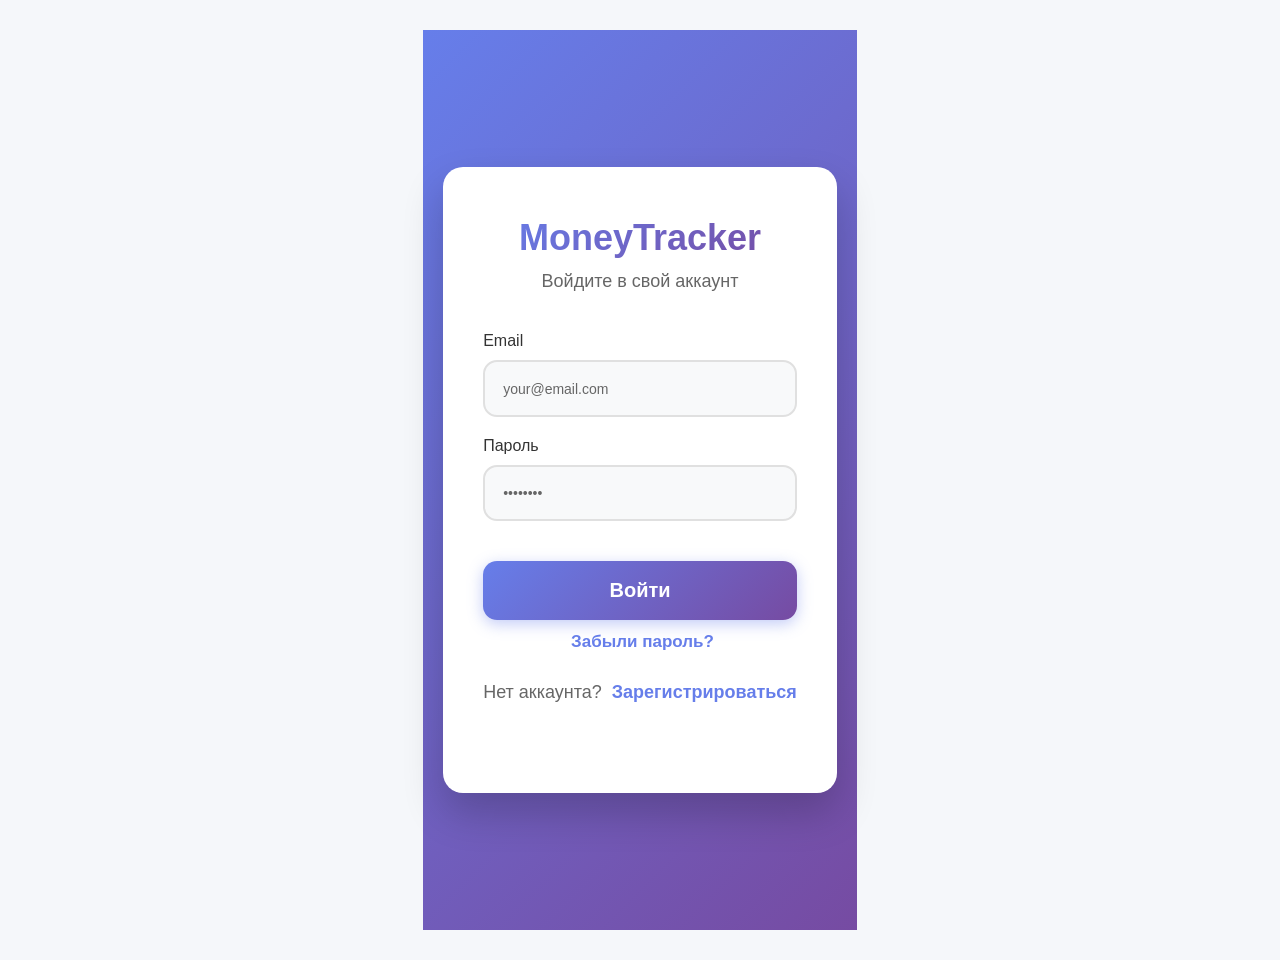
==== commit 716183cf: "fix: Change front view" ====
--- a/src/MoneyTrackerFront/Index.html
+++ b/src/MoneyTrackerFront/Index.html
@@ -20,7 +20,7 @@
                 <div class="nav-links">
                     <a href="expenses.html" class="nav-link">Все траты</a>
                     <a href="categories.html" class="nav-link">Категории</a>
-                    <a href="limits.html" class="nav-link">Лимиты</a>
+                    <a href="Limits.html" class="nav-link">Лимиты</a>
                 </div>
                 <div class="user-info" id="user-info">
                     <button class="theme-toggle" id="theme-toggle">🌙</button>
@@ -36,10 +36,15 @@
             <span id="camera-status-text">✅ Камера доступна</span>
         </div>
 
-        <!-- Кнопка запуска сканера -->
-        <button class="scan-btn" id="start-scan">
-            Начать сканирование
-        </button>
+        <!-- Кнопки действий -->
+        <div class="action-btns-row">
+            <button class="scan-btn" id="start-scan">
+                Сканировать чек
+            </button>
+            <button class="manual-btn" id="add-manual-btn">
+                + Добавить трату
+            </button>
+        </div>
 
         <!-- Контейнер сканера (изначально скрыт) -->
         <div class="scanner-wrapper hidden" id="scanner-wrapper">
@@ -69,6 +74,45 @@
             </div>
         </div>
 
+        <!-- Дашборд статистики -->
+        <div class="dashboard" id="dashboard">
+            <!-- Сводка за текущий месяц -->
+            <div class="dash-summary" id="dash-summary">
+                <div class="dash-summary-card">
+                    <span class="dash-summary-label">Потрачено в этом месяце</span>
+                    <span class="dash-summary-value" id="dash-total">...</span>
+                </div>
+                <div class="dash-summary-card">
+                    <span class="dash-summary-label">Трат за месяц</span>
+                    <span class="dash-summary-value" id="dash-count">...</span>
+                </div>
+                <div class="dash-summary-card">
+                    <span class="dash-summary-label">Средняя трата</span>
+                    <span class="dash-summary-value" id="dash-avg">...</span>
+                </div>
+            </div>
+
+            <!-- График по дням -->
+            <div class="dash-card">
+                <div class="dash-card-header">
+                    <span class="dash-card-title">Траты по дням</span>
+                    <span class="dash-card-subtitle" id="dash-chart-period"></span>
+                </div>
+                <div class="dash-chart-wrap">
+                    <svg id="dash-chart" class="dash-chart" viewBox="0 0 300 80" preserveAspectRatio="none"></svg>
+                    <div class="dash-chart-labels" id="dash-chart-labels"></div>
+                </div>
+            </div>
+
+            <!-- Топ категорий -->
+            <div class="dash-card">
+                <div class="dash-card-header">
+                    <span class="dash-card-title">Топ категорий</span>
+                </div>
+                <div id="dash-categories"></div>
+            </div>
+        </div>
+
         <!-- Последние сканирования -->
         <div class="last-scans">
             <h3>Последние сканирования</h3>
@@ -95,6 +139,7 @@
     </div>
 
     <!-- Подключение JavaScript -->
+    <script src="js/toast.js"></script>
     <script src="js/theme.js"></script>
     <script src="js/auth-check.js"></script>
     <script src="js/app.js"></script>
--- a/src/MoneyTrackerFront/css/style.css
+++ b/src/MoneyTrackerFront/css/style.css
@@ -1267,4 +1267,286 @@
     .stat-card.main-stat {
         grid-column: span 1;
     }
+}
+
+/* ─── Кнопки действий на главной ────────────────────────────────────────── */
+.action-btns-row {
+    display: flex;
+    gap: 10px;
+    margin-bottom: 16px;
+}
+
+.action-btns-row .scan-btn {
+    flex: 1;
+    margin-bottom: 0;
+}
+
+.manual-btn {
+    flex: 1;
+    background: transparent;
+    color: var(--accent-color);
+    border: 2px solid var(--accent-color);
+    padding: 16px;
+    border-radius: 10px;
+    font-size: 16px;
+    font-weight: 600;
+    cursor: pointer;
+    transition: all 0.2s ease;
+}
+
+.manual-btn:active,
+.manual-btn:hover {
+    background: var(--accent-color);
+    color: white;
+}
+
+/* ─── Категория + иконка автоподстановки ────────────────────────────────── */
+.category-value-wrap {
+    display: inline-flex;
+    align-items: center;
+    gap: 5px;
+}
+
+.category-chip {
+    display: inline-block;
+    background: var(--category-bg);
+    color: var(--accent-color);
+    padding: 2px 10px;
+    border-radius: 12px;
+    font-size: 13px;
+    font-weight: 500;
+}
+
+.auto-category-hint {
+    display: inline-block;
+    font-size: 15px;
+    color: var(--accent-color);
+    opacity: 0.7;
+    line-height: 1;
+    cursor: default;
+}
+
+/* ─── Две кнопки на главной ─────────────────────────────────────────────── */
+.action-btns-row {
+    display: flex;
+    gap: 10px;
+    margin-bottom: 16px;
+}
+
+.action-btns-row .scan-btn {
+    flex: 1;
+    margin-bottom: 0;
+}
+
+.manual-btn {
+    flex: 1;
+    background: transparent;
+    color: var(--accent-color);
+    border: 2px solid var(--accent-color);
+    padding: 16px;
+    border-radius: 10px;
+    font-size: 16px;
+    font-weight: 600;
+    cursor: pointer;
+    transition: all 0.2s ease;
+}
+
+.manual-btn:active,
+.manual-btn:hover {
+    background: var(--accent-color);
+    color: white;
+}
+
+/* ─── Категория + авто-подсказка ─────────────────────────────────────────── */
+.category-value-wrap {
+    display: inline-flex;
+    align-items: center;
+    gap: 5px;
+}
+
+.auto-category-hint {
+    display: inline-block;
+    font-size: 15px;
+    color: var(--accent-color);
+    opacity: 0.7;
+    cursor: default;
+}
+
+/* ═══════════════════════════════════════════════════════════════════
+   ДАШБОРД СТАТИСТИКИ
+   ═══════════════════════════════════════════════════════════════════ */
+
+.dashboard {
+    margin-bottom: 16px;
+    display: flex;
+    flex-direction: column;
+    gap: 12px;
+}
+
+/* ── Сводка: три карточки в ряд ─────────────────────────────────── */
+.dash-summary {
+    display: grid;
+    grid-template-columns: repeat(3, 1fr);
+    gap: 8px;
+}
+
+.dash-summary-card {
+    background: var(--card-bg);
+    border-radius: 12px;
+    padding: 12px 10px;
+    display: flex;
+    flex-direction: column;
+    align-items: center;
+    gap: 4px;
+    box-shadow: 0 2px 8px var(--shadow-color);
+    text-align: center;
+}
+
+.dash-summary-label {
+    font-size: 10px;
+    color: var(--text-tertiary);
+    font-weight: 500;
+    text-transform: uppercase;
+    letter-spacing: 0.03em;
+    line-height: 1.3;
+}
+
+.dash-summary-value {
+    font-size: 16px;
+    font-weight: 700;
+    color: var(--accent-color);
+    white-space: nowrap;
+}
+
+/* ── Общая карточка дашборда ─────────────────────────────────────── */
+.dash-card {
+    background: var(--card-bg);
+    border-radius: 12px;
+    padding: 14px 16px;
+    box-shadow: 0 2px 8px var(--shadow-color);
+}
+
+.dash-card-header {
+    display: flex;
+    align-items: baseline;
+    gap: 8px;
+    margin-bottom: 12px;
+}
+
+.dash-card-title {
+    font-size: 14px;
+    font-weight: 600;
+    color: var(--text-primary);
+}
+
+.dash-card-subtitle {
+    font-size: 12px;
+    color: var(--text-tertiary);
+}
+
+/* ── График по дням ─────────────────────────────────────────────── */
+.dash-chart-wrap {
+    display: flex;
+    flex-direction: column;
+    gap: 4px;
+}
+
+.dash-chart {
+    width: 100%;
+    height: 80px;
+    display: block;
+    overflow: visible;
+}
+
+.dash-chart-labels {
+    display: flex;
+    justify-content: space-between;
+    padding: 0 2px;
+}
+
+/* ── Топ категорий ──────────────────────────────────────────────── */
+.dash-cat-row {
+    margin-bottom: 10px;
+}
+
+.dash-cat-row:last-child {
+    margin-bottom: 0;
+}
+
+.dash-cat-header {
+    display: flex;
+    justify-content: space-between;
+    align-items: center;
+    margin-bottom: 4px;
+    gap: 8px;
+}
+
+.dash-cat-name {
+    font-size: 13px;
+    color: var(--text-primary);
+    font-weight: 500;
+    overflow: hidden;
+    text-overflow: ellipsis;
+    white-space: nowrap;
+    flex: 1;
+}
+
+.dash-cat-right {
+    display: flex;
+    gap: 8px;
+    align-items: center;
+    flex-shrink: 0;
+}
+
+.dash-cat-pct {
+    font-size: 11px;
+    color: var(--text-tertiary);
+    min-width: 28px;
+    text-align: right;
+}
+
+.dash-cat-sum {
+    font-size: 13px;
+    font-weight: 600;
+    color: var(--text-primary);
+    min-width: 60px;
+    text-align: right;
+}
+
+.dash-cat-bar-wrap {
+    height: 6px;
+    background: var(--border-color);
+    border-radius: 4px;
+    overflow: hidden;
+}
+
+.dash-cat-bar {
+    height: 100%;
+    background: var(--accent-color);
+    border-radius: 4px;
+    transition: width 0.6s cubic-bezier(0.4, 0, 0.2, 1);
+    min-width: 4px;
+}
+
+.dash-empty {
+    text-align: center;
+    padding: 20px;
+    color: var(--text-tertiary);
+    font-size: 13px;
+}
+
+/* ── Адаптив ────────────────────────────────────────────────────── */
+@media (max-width: 380px) {
+    .dash-summary {
+        grid-template-columns: repeat(3, 1fr);
+        gap: 6px;
+    }
+
+    .dash-summary-value {
+        font-size: 14px;
+    }
+
+    .dash-summary-label {
+        font-size: 9px;
+    }
 }
